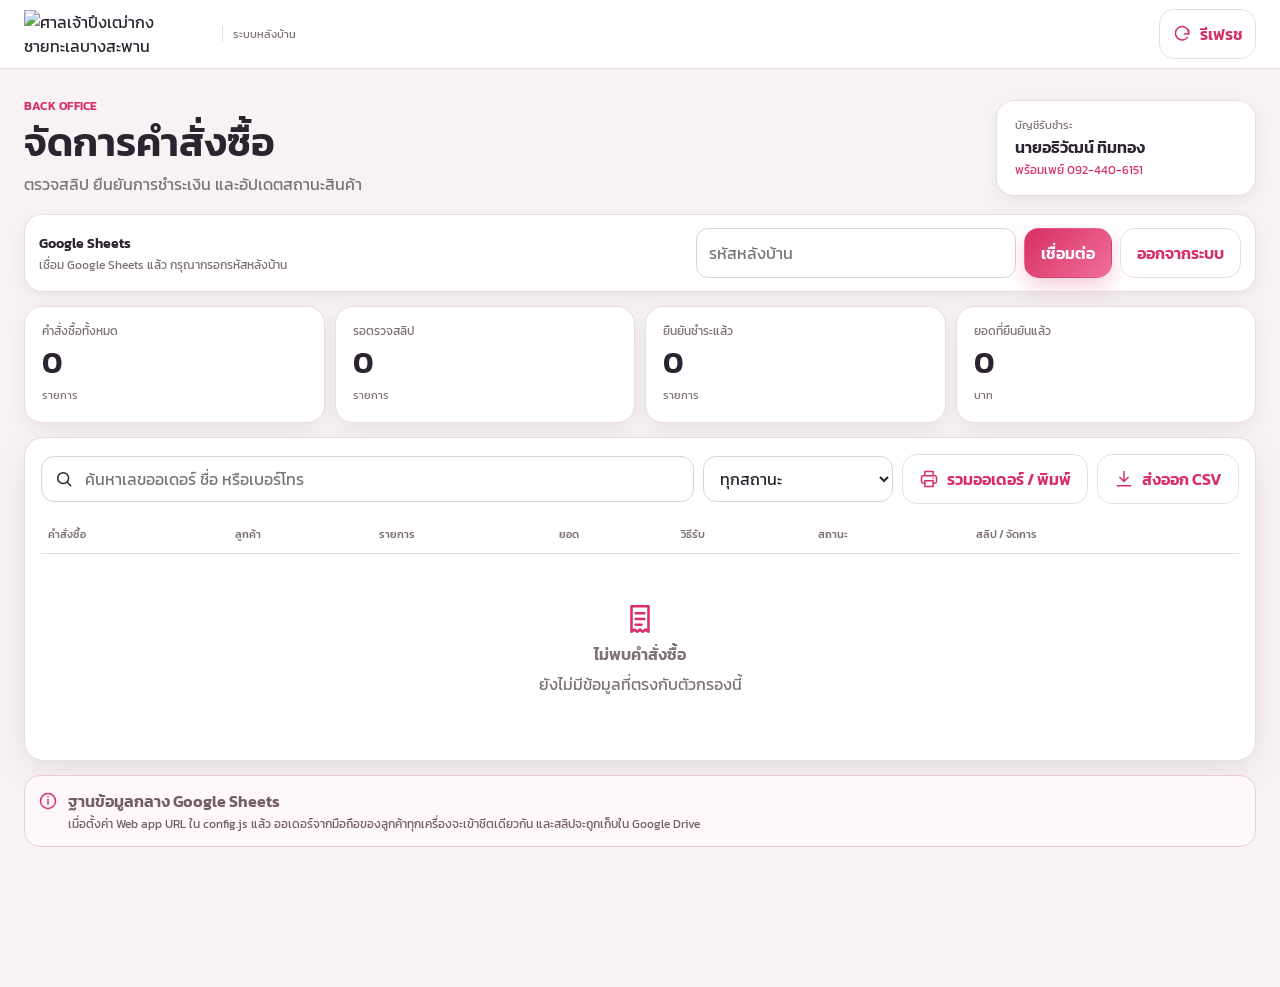
==== admin.html @ 2c2c14e4 "Add files via upload" ====
<!doctype html>
<html lang="th">
<head>
  <meta charset="utf-8" />
  <meta name="viewport" content="width=device-width,initial-scale=1,viewport-fit=cover" />
  <meta name="theme-color" content="#d72f63" />
  <meta name="robots" content="noindex,nofollow,noarchive" />
  <title>ระบบหลังบ้าน | ศาลเจ้าปึงเฒ่ากง</title>
  <link rel="preconnect" href="https://fonts.googleapis.com">
  <link rel="preconnect" href="https://fonts.gstatic.com" crossorigin>
  <link href="https://fonts.googleapis.com/css2?family=Kanit:wght@300;400;500;600&display=swap" rel="stylesheet">
  <link rel="stylesheet" href="./styles.css" />
  <link rel="stylesheet" href="./admin.css" />
</head>
<body class="admin-page">
<svg class="icon-sprite" aria-hidden="true">
  <symbol id="i-lotus" viewBox="0 0 24 24"><path d="M12 19c-3.8-2.4-6.6-5.4-7.6-9.2 2.8.2 5 1.3 6.4 3.3-.2-3.3.2-6.1 1.2-8.3 1 2.2 1.4 5 1.2 8.3 1.4-2 3.6-3.1 6.4-3.3-1 3.8-3.8 6.8-7.6 9.2Z"/><path d="M4.5 18.7c4.8 1.6 10.2 1.6 15 0"/></symbol>
  <symbol id="i-refresh" viewBox="0 0 24 24"><path d="M20 7v5h-5"/><path d="M18.5 16a8 8 0 1 1 .7-8.7L20 12"/></symbol>
  <symbol id="i-search" viewBox="0 0 24 24"><circle cx="11" cy="11" r="6.5"/><path d="m16 16 4 4"/></symbol>
  <symbol id="i-image" viewBox="0 0 24 24"><rect x="3" y="4" width="18" height="16" rx="2"/><circle cx="9" cy="10" r="2"/><path d="m4.5 18 5-5 3.5 3 2.5-2.5 4 4.5"/></symbol>
  <symbol id="i-check" viewBox="0 0 24 24"><path d="m5 12 4 4L19 6"/></symbol>
  <symbol id="i-download" viewBox="0 0 24 24"><path d="M12 3v12M7 10l5 5 5-5M4 20h16"/></symbol>
  <symbol id="i-printer" viewBox="0 0 24 24"><path d="M7 8V3h10v5M7 17H5a2 2 0 0 1-2-2v-5a2 2 0 0 1 2-2h14a2 2 0 0 1 2 2v5a2 2 0 0 1-2 2h-2"/><path d="M7 14h10v7H7z"/><path d="M17 11h.01"/></symbol>
  <symbol id="i-copy" viewBox="0 0 24 24"><rect x="8" y="8" width="11" height="11" rx="2"/><path d="M16 8V6a2 2 0 0 0-2-2H6a2 2 0 0 0-2 2v8a2 2 0 0 0 2 2h2"/></symbol>
  <symbol id="i-info" viewBox="0 0 24 24"><circle cx="12" cy="12" r="9"/><path d="M12 10v6M12 7h.01"/></symbol>
  <symbol id="i-package" viewBox="0 0 24 24"><path d="m4 7 8-4 8 4-8 4-8-4Z"/><path d="M4 7v10l8 4 8-4V7M12 11v10"/></symbol>
  <symbol id="i-receipt" viewBox="0 0 24 24"><path d="M6 3h12v18l-2-1.5-2 1.5-2-1.5-2 1.5-2-1.5L6 21V3Z"/><path d="M9 8h6M9 12h6M9 16h4"/></symbol>
  <symbol id="i-x" viewBox="0 0 24 24"><path d="M6 6l12 12M18 6 6 18"/></symbol>
</svg>

<header class="admin-topbar">
  <div class="admin-shell admin-nav">
    <div class="admin-brand" aria-label="ศาลเจ้าปึงเฒ่ากง ระบบหลังบ้าน">
      <img class="admin-brand-logo" src="./assets/logo.png" alt="ศาลเจ้าปึงเฒ่ากง ชายทะเลบางสะพาน" />
      <span class="admin-brand-label">ระบบหลังบ้าน</span>
    </div>
    <button id="refreshBtn" class="btn ghost admin-refresh" type="button"><svg class="icon"><use href="#i-refresh"></use></svg><span>รีเฟรช</span></button>
  </div>
</header>

<main class="admin-shell admin-main">
  <section class="admin-heading">
    <div>
      <span class="section-kicker">BACK OFFICE</span>
      <h1>จัดการคำสั่งซื้อ</h1>
      <p>ตรวจสลิป ยืนยันการชำระเงิน และอัปเดตสถานะสินค้า</p>
    </div>
    <div class="admin-account-card">
      <span>บัญชีรับชำระ</span>
      <strong>นายอธิวัฒน์ ทิมทอง</strong>
      <small>พร้อมเพย์ 092-440-6151</small>
    </div>
  </section>

  <section id="sheetConnection" class="sheet-connection">
    <div class="sheet-connection-copy"><b>Google Sheets</b><span id="sheetConnectionStatus">กำลังตรวจสอบการเชื่อมต่อ</span></div>
    <div id="adminAuthControls" class="admin-auth-controls">
      <input id="adminTokenInput" type="password" inputmode="text" autocomplete="current-password" placeholder="รหัสหลังบ้าน" aria-label="รหัสหลังบ้าน" />
      <button id="connectAdminBtn" class="btn primary" type="button">เชื่อมต่อ</button>
      <button id="forgetAdminBtn" class="btn ghost" type="button" hidden>ออกจากระบบ</button>
    </div>
  </section>

  <section class="stats-grid" aria-label="สรุปคำสั่งซื้อ">
    <article class="stat-card"><span>คำสั่งซื้อทั้งหมด</span><strong id="statAll">0</strong><small>รายการ</small></article>
    <article class="stat-card"><span>รอตรวจสลิป</span><strong id="statReview">0</strong><small>รายการ</small></article>
    <article class="stat-card"><span>ยืนยันชำระแล้ว</span><strong id="statPaid">0</strong><small>รายการ</small></article>
    <article class="stat-card"><span>ยอดที่ยืนยันแล้ว</span><strong id="statRevenue">0</strong><small>บาท</small></article>
  </section>

  <section class="admin-panel">
    <div class="toolbar">
      <label class="admin-search"><svg class="icon"><use href="#i-search"></use></svg><input id="searchInput" type="search" placeholder="ค้นหาเลขออเดอร์ ชื่อ หรือเบอร์โทร" autocomplete="off"></label>
      <select id="statusFilter" aria-label="กรองตามสถานะ">
        <option value="all">ทุกสถานะ</option>
        <option value="payment_review">รอตรวจสอบสลิป</option>
        <option value="payment_rejected">สลิปไม่ผ่าน</option>
        <option value="paid">ยืนยันชำระแล้ว</option>
        <option value="packing">กำลังจัดสินค้า</option>
        <option value="shipped">จัดส่งแล้ว</option>
        <option value="ready_pickup">พร้อมรับสินค้า</option>
        <option value="completed">สำเร็จ</option>
        <option value="cancelled">ยกเลิก</option>
      </select>
      <button id="summaryBtn" class="btn ghost" type="button"><svg class="icon"><use href="#i-printer"></use></svg>รวมออเดอร์ / พิมพ์</button>
      <button id="exportBtn" class="btn ghost" type="button"><svg class="icon"><use href="#i-download"></use></svg>ส่งออก CSV</button>
    </div>

    <div id="desktopOrders" class="table-scroll admin-desktop-table">
      <table class="admin-table admin-payment-table">
        <thead><tr><th>คำสั่งซื้อ</th><th>ลูกค้า</th><th>รายการ</th><th>ยอด</th><th>วิธีรับ</th><th>สถานะ</th><th>สลิป / จัดการ</th></tr></thead>
        <tbody id="adminOrders"></tbody>
      </table>
    </div>
    <div id="mobileOrders" class="admin-order-cards"></div>
    <div id="emptyState" class="admin-empty" hidden><svg class="icon"><use href="#i-receipt"></use></svg><strong>ไม่พบคำสั่งซื้อ</strong><span>ยังไม่มีข้อมูลที่ตรงกับตัวกรองนี้</span></div>
  </section>

  <section class="admin-note"><svg class="icon"><use href="#i-info"></use></svg><div><b>ฐานข้อมูลกลาง Google Sheets</b><span>เมื่อตั้งค่า Web app URL ใน config.js แล้ว ออเดอร์จากมือถือของลูกค้าทุกเครื่องจะเข้าชีตเดียวกัน และสลิปจะถูกเก็บใน Google Drive</span></div></section>
</main>

<dialog id="orderDialog" class="admin-dialog">
  <div class="dialog-head"><div><span class="section-kicker">ORDER DETAIL</span><h2 id="dialogTitle">รายละเอียดคำสั่งซื้อ</h2></div><button id="closeDialog" class="dialog-close" aria-label="ปิด"><svg class="icon"><use href="#i-x"></use></svg></button></div>
  <div id="dialogBody"></div>
</dialog>


<dialog id="summaryDialog" class="admin-dialog summary-dialog">
  <div class="dialog-head no-print"><div><span class="section-kicker">ORDER SUMMARY</span><h2>รวมออเดอร์สำหรับพิมพ์</h2></div><button id="closeSummaryDialog" class="dialog-close" aria-label="ปิด"><svg class="icon"><use href="#i-x"></use></svg></button></div>
  <div id="printOrderSummary" class="print-order-summary">
    <div class="summary-print-head">
      <div><strong>ศาลเจ้าปึงเฒ่ากง</strong><span>สรุปรายการสั่งเสื้อที่ระลึก</span></div>
      <small id="summaryGeneratedAt"></small>
    </div>
    <div id="summarySizeTotals" class="summary-size-totals"></div>
    <div id="summaryOrderLines" class="summary-order-lines"></div>
    <div id="summaryFooter" class="summary-print-footer"></div>
  </div>
  <div class="summary-dialog-actions no-print">
    <button id="copySummaryBtn" class="btn ghost" type="button"><svg class="icon"><use href="#i-copy"></use></svg>คัดลอกรายการ</button>
    <button id="printSummaryBtn" class="btn primary" type="button"><svg class="icon"><use href="#i-printer"></use></svg>พิมพ์รายการ</button>
  </div>
</dialog>

<dialog id="slipDialog" class="slip-dialog">
  <div class="dialog-head"><div><span class="section-kicker">PAYMENT SLIP</span><h2 id="slipDialogTitle">สลิปการชำระเงิน</h2></div><button id="closeSlipDialog" class="dialog-close" aria-label="ปิด"><svg class="icon"><use href="#i-x"></use></svg></button></div>
  <div class="slip-preview-wrap"><img id="slipDialogImage" alt="สลิปการชำระเงิน"></div>
</dialog>

<div id="toast" class="toast" role="status" aria-live="polite"></div>
<script src="./config.js"></script>
<script src="./sheet-api.js"></script>
<script src="./admin.js"></script>
</body>
</html>
---- styles.css ----
:root{
  --brand:#d72f63;
  --brand-2:#f06f99;
  --brand-soft:#fff1f5;
  --gold:#aa711f;
  --ink:#2b2430;
  --muted:#7d7077;
  --line:#eadde2;
  --bg:#f8f4f5;
  --card:#fff;
  --ok:#188153;
  --shadow:0 12px 34px rgba(88,48,62,.10);
  --shadow-sm:0 6px 18px rgba(88,48,62,.08);
  --radius:20px;
}
.icon-sprite{position:absolute;width:0;height:0;overflow:hidden;pointer-events:none}
.icon{width:20px;height:20px;display:inline-block;vertical-align:middle;fill:none;stroke:currentColor;stroke-width:1.8;stroke-linecap:round;stroke-linejoin:round;flex:0 0 auto}
.icon-sm{width:16px;height:16px}.icon-xl{width:26px;height:26px}.icon-step{width:17px;height:17px;stroke-width:2.3}
*{box-sizing:border-box}
html{scroll-behavior:smooth;-webkit-text-size-adjust:100%}
body{margin:0;min-width:320px;font-family:"Kanit",Tahoma,Arial,sans-serif;color:var(--ink);background:radial-gradient(circle at 50% -10%,#fff 0,transparent 32%),var(--bg);line-height:1.5}
button,input,select,textarea{font:inherit}
button{cursor:pointer;-webkit-tap-highlight-color:transparent}
img{display:block;max-width:100%}
a{color:inherit;text-decoration:none}
button:focus-visible,input:focus-visible,select:focus-visible,textarea:focus-visible,a:focus-visible{outline:3px solid rgba(215,47,99,.2);outline-offset:2px}
.shell{width:min(100%,1200px);margin-inline:auto;padding-inline:12px}
.topbar{position:sticky;top:0;z-index:50;background:rgba(255,255,255,.94);backdrop-filter:blur(14px);border-bottom:1px solid rgba(232,218,224,.9)}
.nav{min-height:64px;display:flex;align-items:center;gap:10px}
.brand{display:flex;align-items:center;min-width:0;margin-right:auto;max-width:min(100%,calc(100% - 108px))}
.brand-logo{display:block;width:clamp(150px,47vw,188px);height:auto;max-height:54px;object-fit:contain;object-position:left center}
.nav-actions{display:flex;align-items:center;gap:6px;flex:0 0 auto}
.icon-btn,.back-btn{border:1px solid var(--line);background:#fff;display:grid;place-items:center;box-shadow:var(--shadow-sm)}
.icon-btn{width:44px;height:44px;border-radius:14px;position:relative}
.back-btn{flex:0 0 auto;width:44px;height:44px;border-radius:14px}
.badge{position:absolute;right:-3px;top:-6px;min-width:19px;height:19px;border-radius:999px;background:var(--brand);color:#fff;font-size:11px;display:grid;place-items:center;padding-inline:5px;border:2px solid #fff}
.desktop-links{display:none}
main{padding-block:16px 118px}
.view{display:none;min-width:0}.view.active{display:block}
.hero{display:flex;flex-direction:column;background:linear-gradient(150deg,#fff,#fff8fa 58%,#fdeaf0);border:1px solid var(--line);border-radius:24px;overflow:hidden;box-shadow:var(--shadow)}
.hero-visual{position:relative;background:linear-gradient(160deg,#fff8fa,#f8e4eb);aspect-ratio:4/4.6;overflow:hidden}
.hero-visual img{width:100%;height:100%;object-fit:cover;object-position:50% 16%}
.hero-photo-label{position:absolute;left:12px;bottom:12px;padding:7px 10px;background:rgba(255,255,255,.9);backdrop-filter:blur(8px);border:1px solid rgba(255,255,255,.8);border-radius:999px;font-size:11px;font-weight:600;color:#745b64;box-shadow:var(--shadow-sm)}
.hero-copy{padding:22px 18px 24px}
.eyebrow,.tag,.section-kicker{font-size:12px;font-weight:600;letter-spacing:.02em}
.eyebrow{display:inline-flex;align-items:center;gap:6px;padding:7px 10px;border-radius:999px;background:#fff;color:var(--brand);border:1px solid #efcad7}
.hero h1{font-size:clamp(34px,10vw,48px);line-height:1.09;margin:13px 0 9px;letter-spacing:-.7px}
.hero h1 span{color:var(--brand)}
.hero p{margin:0 0 18px;color:var(--muted);font-size:15px}
.price-chip{font-size:30px;font-weight:600;color:var(--brand);margin-bottom:18px}
.price-chip small{font-size:14px;color:var(--muted);font-weight:600}
.cta-row{display:flex;flex-direction:column;gap:9px}
.btn{min-height:48px;border:1px solid transparent;border-radius:15px;padding:12px 16px;font-weight:600;display:inline-flex;gap:8px;align-items:center;justify-content:center;transition:transform .18s,box-shadow .18s,background .18s}
.btn.primary{background:linear-gradient(135deg,var(--brand),var(--brand-2));color:#fff;box-shadow:0 9px 20px rgba(215,47,99,.22)}
.btn.ghost{background:#fff;border-color:var(--line);color:var(--brand)}
.btn.full{width:100%}
.btn:disabled{opacity:.5;cursor:not-allowed}
.benefits{display:grid;grid-template-columns:repeat(2,minmax(0,1fr));gap:9px;margin:12px 0 34px}
.benefit{min-width:0;background:#fff;border:1px solid var(--line);border-radius:17px;padding:12px;display:flex;align-items:flex-start;gap:9px;box-shadow:0 4px 16px rgba(85,48,61,.04)}
.benefit-icon{flex:0 0 38px;width:38px;height:38px;border-radius:12px;background:var(--brand-soft);color:var(--brand);display:grid;place-items:center}
.benefit b{display:block;font-size:13px}.benefit small{display:block;color:var(--muted);font-size:11px;line-height:1.35;margin-top:2px}
.section-heading{display:flex;flex-direction:column;gap:5px;margin-bottom:14px}
.section-kicker{display:block;color:var(--brand);margin-bottom:2px}.section-title{font-size:26px;line-height:1.2;margin:0}
.product-layout{display:grid;grid-template-columns:minmax(0,1fr);gap:14px}
.gallery,.product-panel,.panel{min-width:0;background:#fff;border:1px solid var(--line);border-radius:20px;box-shadow:var(--shadow)}
.gallery{padding:10px}
.gallery-main{aspect-ratio:4/5;border-radius:15px;overflow:hidden;background:linear-gradient(155deg,#fff8fa,#f8e9ee)}
.gallery-main img{width:100%;height:100%;object-fit:cover;object-position:center 18%}
.thumbs{display:flex;gap:8px;margin-top:10px;overflow-x:auto;padding:1px 1px 4px;scrollbar-width:thin}
.thumb{flex:0 0 68px;width:68px;height:68px;padding:0;border:2px solid transparent;border-radius:12px;overflow:hidden;background:#fff;box-shadow:0 3px 10px rgba(80,45,57,.07)}
.thumb img{width:100%;height:100%;object-fit:cover}.thumb.active{border-color:var(--brand)}
.product-panel{padding:18px}.home-product-panel{align-self:start}
.product-panel h2{font-size:25px;line-height:1.3;margin:6px 0 0}
.muted{color:var(--muted)}
.tag{display:inline-block;padding:5px 9px;border-radius:999px;background:#f6edf0;color:#725f67}
.product-price{font-size:34px;color:var(--brand);font-weight:600;margin:14px 0}
.label{font-weight:600;margin:18px 0 9px}
.size-grid{display:grid;grid-template-columns:repeat(5,minmax(0,1fr));gap:7px}
.size-btn{min-height:43px;background:#fff;border:1px solid var(--line);border-radius:11px;padding:7px 2px;font-weight:600;font-size:13px}
.size-btn.selected{color:#fff;background:var(--brand);border-color:var(--brand)}
.size-help{margin-top:9px;padding:10px 11px;border-radius:12px;background:#fbf7f8;color:var(--muted);font-size:11px;line-height:1.5}
.qty{display:flex;align-items:center;border:1px solid var(--line);border-radius:13px;overflow:hidden;width:max-content;background:#fff}
.qty button{width:46px;height:44px;border:0;background:#fff;font-size:20px}.qty span{min-width:54px;text-align:center;font-weight:600}
.notice{background:#fff5f8;border:1px solid #f0cbd7;border-radius:14px;padding:11px 12px;color:#93445c;font-size:13px;margin:16px 0}.notice.with-icon{display:flex;align-items:flex-start;gap:9px}.notice-icon{flex:0 0 auto;margin-top:1px}
.page-head{display:flex;align-items:center;gap:12px;margin:4px 0 18px;min-width:0}.page-head>div{min-width:0}.page-head h1{font-size:26px;line-height:1.2;margin:0}
.cart-layout,.checkout-grid{display:grid;grid-template-columns:minmax(0,1fr);gap:14px}.panel{padding:16px}.panel h2{font-size:21px;margin-top:0}
.cart-item{display:grid;grid-template-columns:82px minmax(0,1fr);gap:11px;padding:13px 0;border-bottom:1px solid var(--line)}
.cart-item img{width:82px;height:96px;object-fit:cover;object-position:center 18%;border-radius:13px;background:#fff5f8}.cart-item h3{font-size:15px;line-height:1.35;margin:1px 0 4px}.cart-item>div:last-child{grid-column:2}
.item-actions{display:flex;gap:10px;align-items:center;flex-wrap:wrap;margin-top:9px}.link-btn{border:0;background:none;color:var(--brand);padding:6px;font-weight:600}
.summary-row{display:flex;justify-content:space-between;align-items:flex-start;gap:14px;padding:9px 0;font-size:14px}.summary-row>*{min-width:0}.summary-row.total{font-size:20px;font-weight:600;border-top:1px dashed #e2d2d8;margin-top:7px;padding-top:14px}.summary-row.total span:last-child{color:var(--brand)}
.summary-panel{align-self:start}.empty{text-align:center;padding:38px 12px;color:var(--muted)}
.steps{display:grid;grid-template-columns:repeat(3,minmax(0,1fr));gap:0;margin:0 auto 18px;max-width:740px}
.step{text-align:center;position:relative;color:#aa9aa1;font-size:10px;min-width:0}.step span{display:block;line-height:1.25;padding-inline:2px}.step:before{content:"";position:absolute;top:15px;left:-50%;right:50%;height:2px;background:#eadce1;z-index:-1}.step:first-child:before{display:none}.step .num{width:32px;height:32px;border-radius:50%;background:#f4ecef;display:grid;place-items:center;margin:0 auto 5px;font-weight:600}.step.active{color:var(--brand)}.step.active .num,.step.done .num{background:var(--brand);color:#fff}
.form-grid{display:grid;grid-template-columns:minmax(0,1fr);gap:12px}.field{display:flex;flex-direction:column;gap:6px;min-width:0}.field label{font-size:13px;font-weight:600}.field input,.field select,.field textarea,.search-box input{width:100%;min-height:48px;border:1px solid #dfd1d6;background:#fff;border-radius:13px;padding:11px 12px;outline:none}.field textarea{min-height:88px;resize:vertical}.field input:focus,.field select:focus,.field textarea:focus,.search-box input:focus{border-color:#e68ca9;box-shadow:0 0 0 3px #fff0f5}.required{color:var(--brand)}
.ship-cards{display:grid;gap:10px}.ship-card{border:1px solid var(--line);border-radius:15px;padding:13px;display:flex;gap:10px;align-items:flex-start}.ship-card.selected{border-color:var(--brand);background:#fff8fa}.ship-card input{accent-color:var(--brand);margin-top:4px}.ship-card b{display:block}.ship-card small{display:block;color:var(--muted);margin-top:2px}.address-fields{margin-top:14px}
.payment-card{text-align:center;max-width:720px;margin-inline:auto}.qr{width:min(310px,82vw);margin:16px auto;border:1px solid var(--line);border-radius:20px;padding:13px;background:#fff}.bank-box{background:#fff8fa;border:1px solid #efcad6;border-radius:16px;padding:14px;margin:16px 0;text-align:left}
.upload{display:block;border:2px dashed #ebb0c2;border-radius:17px;padding:24px 14px;text-align:center;background:#fff9fb;cursor:pointer}.upload.drag{background:#fff0f5}.upload-icon{width:48px;height:48px;margin:0 auto 9px;border-radius:14px;background:var(--brand-soft);color:var(--brand);display:grid;place-items:center}.upload-preview{max-height:360px;max-width:100%;border-radius:15px;margin:13px auto}.slip-fields{margin-top:16px}.slip-submit{margin-top:16px}
.status-badge{display:inline-flex;padding:6px 10px;border-radius:999px;background:#fff1f5;color:var(--brand);font-weight:600;font-size:12px}.timeline{display:grid;grid-template-columns:1fr;gap:9px;margin:18px 0}.time-node{text-align:center;padding:13px 8px;border:1px solid var(--line);border-radius:14px;color:#998990}.time-node.done{border-color:#a8dfc8;background:#f5fffa;color:#168154}.time-node.current{border-color:#efabc0;background:#fff7fa;color:var(--brand)}
.order-kv{display:grid;grid-template-columns:1fr;gap:2px;padding:9px 0;border-bottom:1px solid var(--line);overflow-wrap:anywhere}.order-kv span:first-child{color:var(--muted);font-size:13px}
.success{max-width:720px;margin-inline:auto;text-align:center}.success-icon{width:82px;height:82px;border-radius:50%;border:3px solid var(--brand);color:var(--brand);display:grid;place-items:center;margin:0 auto 15px}.success-icon .icon{width:38px;height:38px;stroke-width:2.2}.success h1{font-size:34px;color:var(--brand);margin:0 0 7px}.success-actions{justify-content:center}
.receipt{max-width:760px;margin-inline:auto;background:#fff;border:1px solid var(--line);border-radius:20px;padding:17px;box-shadow:var(--shadow)}.receipt-head{display:block;border-bottom:1px solid var(--line);padding-bottom:15px}.receipt-logo{width:170px;margin-bottom:11px}.receipt table{width:100%;border-collapse:collapse;margin:16px 0;font-size:13px}.receipt th,.receipt td{text-align:left;padding:10px 6px;border-bottom:1px solid #eee}.receipt th:last-child,.receipt td:last-child{text-align:right}.receipt-actions{justify-content:center;margin-top:16px}
.search-box{display:grid;grid-template-columns:1fr;gap:9px;max-width:720px}.lookup-result{margin-top:16px}.track-result-head{display:flex;justify-content:space-between;align-items:center;gap:10px;flex-wrap:wrap;margin-bottom:10px}.track-results{display:grid;gap:12px}.track-result-card{margin:0}
.admin-notice{margin:0 0 14px}.admin-head{display:flex;flex-direction:column;gap:10px;margin-bottom:14px}.admin-head p{margin:3px 0}.table-scroll{overflow:auto;-webkit-overflow-scrolling:touch}.admin-table{width:100%;min-width:720px;border-collapse:collapse;font-size:13px}.admin-table th,.admin-table td{padding:10px 7px;border-bottom:1px solid var(--line);text-align:left;vertical-align:top}.admin-table select{padding:7px;border-radius:9px;border:1px solid var(--line)}
.footer{margin-top:52px;padding:24px 0;color:#88777f;text-align:center;font-size:12px}.toast{position:fixed;left:50%;bottom:96px;width:max-content;max-width:calc(100vw - 28px);transform:translate(-50%,20px);opacity:0;pointer-events:none;background:#30252a;color:#fff;padding:11px 15px;border-radius:13px;transition:.22s;z-index:100;text-align:center}.toast.show{transform:translate(-50%,0);opacity:1}
.mobile-nav{display:grid;grid-template-columns:repeat(4,minmax(0,1fr));position:fixed;left:8px;right:8px;bottom:calc(8px + env(safe-area-inset-bottom));z-index:45;background:rgba(255,255,255,.96);backdrop-filter:blur(14px);border:1px solid var(--line);box-shadow:0 12px 28px rgba(60,34,45,.18);border-radius:18px;padding:6px}
.mobile-nav button{min-width:0;min-height:50px;border:0;background:none;color:#7a6971;padding:5px 2px;font-size:10px;border-radius:12px;display:flex;flex-direction:column;align-items:center;justify-content:center;gap:2px}.mobile-nav button .icon{width:20px;height:20px}.mobile-nav button span{display:block;white-space:nowrap}.mobile-nav button.active{color:var(--brand);background:#fff4f7}


/* Thai readability: Kanit looks clearer on small screens at medium/semi-bold weights. */
body{font-weight:400;-webkit-font-smoothing:antialiased;-moz-osx-font-smoothing:grayscale;text-rendering:optimizeLegibility}
h1,h2,h3,h4,h5,h6{font-weight:600;line-height:1.28}
strong,b{font-weight:600}
button,.btn{font-weight:600}
.field label,.label{font-weight:500}
.price-chip,.product-price,.summary-row.total{font-weight:600}
.hero h1{font-weight:600;letter-spacing:-.25px}
.mobile-nav button{font-weight:400}

@media(min-width:600px){
  .shell{padding-inline:20px}.brand{max-width:min(100%,calc(100% - 124px))}.brand-logo{width:210px;max-height:60px}.nav{min-height:72px}main{padding-top:22px}.hero{border-radius:28px}.hero-copy{padding:30px}.hero h1{font-size:48px}.hero p{font-size:16px}.cta-row{flex-direction:row}.benefits{gap:12px}.benefit{padding:15px}.benefit b{font-size:14px}.benefit small{font-size:12px}.section-heading{flex-direction:row;justify-content:space-between;align-items:end}.gallery{padding:14px}.product-panel,.panel{padding:22px}.form-grid{grid-template-columns:repeat(2,minmax(0,1fr))}.field.full{grid-column:1/-1}.search-box{grid-template-columns:minmax(0,1fr) auto}.timeline{grid-template-columns:repeat(3,minmax(0,1fr))}.order-kv{grid-template-columns:170px minmax(0,1fr);gap:10px}.receipt{padding:26px}.receipt-head{display:flex;justify-content:space-between;gap:18px}.admin-head{flex-direction:row;align-items:center;justify-content:space-between}
}

@media(min-width:900px){
  .desktop-links{display:flex;gap:4px}.desktop-links button{min-height:42px;border:0;background:transparent;padding:9px 12px;border-radius:12px;color:#6d5d65;font-weight:600}.desktop-links button:hover,.desktop-links button.active{background:#fff1f5;color:var(--brand)}
  main{padding-block:26px 70px}.hero{display:grid;grid-template-columns:minmax(0,1.1fr) minmax(350px,.9fr);min-height:560px}.hero-visual{aspect-ratio:auto;min-height:560px}.hero-visual img{object-position:center 16%}.hero-copy{display:flex;flex-direction:column;justify-content:center;padding:48px 44px}.hero h1{font-size:clamp(48px,5vw,66px)}.hero p{font-size:17px}.benefits{grid-template-columns:repeat(4,minmax(0,1fr));margin:16px 0 42px}.product-layout{grid-template-columns:minmax(0,1.08fr) minmax(360px,.92fr);gap:22px}.gallery{padding:16px}.gallery-main{aspect-ratio:1/1}.product-panel{position:sticky;top:92px;padding:27px}.home-product-panel{position:static}.product-panel h2{font-size:29px}.cart-layout{grid-template-columns:minmax(0,1fr) 370px;gap:19px}.checkout-grid{grid-template-columns:minmax(0,1fr) 410px;gap:19px}.summary-panel{position:sticky;top:92px}.mobile-nav{display:none}.toast{bottom:24px}.footer{margin-top:60px;font-size:13px}
}

@media(min-width:1200px){.shell{padding-inline:24px}.hero-copy{padding-inline:52px}.gallery-main{aspect-ratio:1.04/1}}

@media(max-width:480px){
  .shell{padding-inline:10px}
  .nav{gap:8px;min-height:60px}
  .brand{max-width:min(100%,calc(100% - 100px))}
  .brand-logo{width:min(47vw,164px);max-height:49px}
  .icon-btn,.back-btn{width:41px;height:41px;border-radius:13px}
  .badge{right:-2px;top:-5px}
  .hero{border-radius:20px}
  .hero-visual{aspect-ratio:4/4.25}
  .hero-copy{padding:18px 16px 20px}
  .hero h1{font-size:clamp(28px,8vw,34px);line-height:1.18}
  .hero p{font-size:14px}
  .price-chip{font-size:26px}
  .cta-row{gap:9px}
  .cta-row .btn{width:100%}
  .benefits{grid-template-columns:repeat(2,minmax(0,1fr));gap:9px}
  .benefit{padding:12px}
  .benefit{align-items:flex-start}
  .benefit b{font-size:13px;line-height:1.3}
  .benefit small{font-size:11px;line-height:1.35}
  .section-heading{gap:6px}
  .section-title{font-size:23px}
  .muted{font-size:13px}
  .gallery-main{aspect-ratio:1/1.08}
  .product-panel h2{font-size:24px}
  .size-grid{grid-template-columns:repeat(4,minmax(0,1fr))}
  .steps{margin-bottom:14px}
  .step{font-size:9.5px}
  .step .num{width:30px;height:30px}
  .receipt-head{padding-bottom:12px}
  .receipt-logo{width:150px}
  .receipt th,.receipt td{padding:9px 5px;font-size:12px}
  .mobile-nav{left:6px;right:6px;padding:5px}
  .mobile-nav button{min-height:48px;font-size:9.5px}
}

@media(max-width:380px){.hero h1{font-size:30px}.size-grid{grid-template-columns:repeat(3,minmax(0,1fr))}.brand{max-width:min(100%,calc(100% - 96px))}.brand-logo{width:min(46vw,152px);max-height:46px}.icon-btn{width:40px;height:40px}.product-panel,.panel{padding:14px}}

@media(hover:hover) and (pointer:fine){.btn.primary:hover{transform:translateY(-1px);box-shadow:0 12px 24px rgba(215,47,99,.28)}.btn.ghost:hover{background:#fff6f8}.thumb:hover{border-color:#efb2c5}}
@media(prefers-reduced-motion:reduce){html{scroll-behavior:auto}*,*::before,*::after{transition:none!important;animation:none!important}}
@media print{.topbar,.mobile-nav,.footer,.no-print,.toast{display:none!important}body{background:#fff}.receipt{box-shadow:none;border:0;max-width:none}.view{display:none!important}#receiptView{display:block!important}main{padding:0}.shell{max-width:none}}
.gallery-main img.fit-contain{object-fit:contain;object-position:center;background:#fff}

/* Flat icon system: all decorative symbols use inline SVG; no emoji dependencies. */
.empty-icon{width:52px;height:52px;margin:0 auto 10px;border-radius:16px;background:var(--brand-soft);color:var(--brand);display:grid;place-items:center}
.timeline .time-node{display:flex;flex-direction:column;align-items:center;justify-content:center;gap:5px}
.timeline-icon{width:22px;height:22px}


/* PromptPay dynamic QR */
.promptpay-wrap{width:min(330px,100%);margin:16px auto 12px}
.promptpay-qr{width:100%;aspect-ratio:1/1;background:#fff;border:1px solid var(--line);border-radius:20px;padding:14px;display:grid;place-items:center;overflow:hidden}
.promptpay-qr svg{width:100%;height:100%;display:block;shape-rendering:crispEdges}
.promptpay-error{margin:0;text-align:left}
.promptpay-meta{display:grid;grid-template-columns:repeat(2,minmax(0,1fr));gap:10px;margin:0 auto 12px;max-width:430px;text-align:left}
.promptpay-meta>div{border:1px solid var(--line);background:#fff;border-radius:14px;padding:11px 12px;min-width:0}
.promptpay-meta span{display:block;color:var(--muted);font-size:11px;margin-bottom:2px}
.promptpay-meta b{display:block;font-size:14px;font-weight:600;overflow-wrap:anywhere}
#downloadQrBtn{max-width:430px;margin:0 auto 12px}
@media(max-width:420px){
  .promptpay-wrap{width:min(300px,92vw)}
  .promptpay-qr{padding:10px;border-radius:17px}
  .promptpay-meta{grid-template-columns:1fr}
}


/* Manual payment verification */
.admin-slip-cell{display:flex;flex-direction:column;gap:8px;align-items:flex-start;min-width:180px}
.admin-pay-actions{display:flex;flex-wrap:wrap;gap:7px}
.btn.mini{min-height:36px;padding:7px 10px;border-radius:10px;font-size:12px;gap:6px}
.btn.mini .icon{width:16px;height:16px}
.confirm-pay{background:#167a50;color:#fff;border-color:#167a50;box-shadow:none}
.reject-pay{background:#fff;color:#a1283c;border:1px solid #e6b7c0;box-shadow:none}
.status-rejected{background:#fff0f1;color:#a1283c}
.payment-reject-note{background:#fff4f5;border:1px solid #efc0c8;color:#8e2537;border-radius:14px;padding:12px 14px}
.verified-time{display:block;color:#168154;margin-top:5px;line-height:1.35}
.admin-status-followup{margin-top:8px}
.admin-status-followup select{max-width:180px;width:100%}
.admin-status-followup select:disabled{opacity:.62;background:#f4f0f1}
.static-warning{background:#fffaf0;border-color:#ead7a9}
@media(max-width:600px){
  .admin-payment-table{min-width:860px}
  .admin-pay-actions{flex-direction:column;align-items:stretch;width:100%}
  .admin-pay-actions .btn{width:100%;justify-content:center}
}

/* Thailand address cascading selectors */
.address-helper{font-size:12px;color:var(--muted);margin-top:-2px;padding:8px 10px;border-radius:11px;background:#fbf7f8;border:1px solid var(--line)}
.field select:disabled{background:#f5f1f2;color:#a7999f;cursor:not-allowed}
.field input[readonly]{background:#f8f4f5;color:#5f5358}
---- admin.css ----
.admin-page{min-width:320px;background:#f7f3f5;padding-bottom:max(36px,env(safe-area-inset-bottom));}
.admin-shell{width:min(100%,1380px);margin-inline:auto;padding-inline:14px}
.admin-topbar{position:sticky;top:0;z-index:30;background:rgba(255,255,255,.96);backdrop-filter:blur(14px);border-bottom:1px solid var(--line)}
.admin-nav{min-height:68px;display:flex;align-items:center;gap:12px}
.admin-brand{display:flex;align-items:center;gap:10px;min-width:0;margin-right:auto}
.admin-brand-logo{display:block;width:clamp(145px,46vw,188px);height:auto;max-height:54px;object-fit:contain;object-position:left center}
.admin-brand-label{font-size:11px;color:var(--muted);white-space:nowrap;border-left:1px solid var(--line);padding-left:10px}
.admin-refresh{min-height:42px;padding-inline:12px}
.admin-main{padding-top:22px}
.admin-heading{display:flex;flex-direction:column;gap:14px;margin-bottom:18px}
.admin-heading h1{font-size:clamp(28px,6vw,40px);margin:2px 0 4px}
.admin-heading p{margin:0;color:var(--muted)}
.admin-account-card{background:#fff;border:1px solid var(--line);border-radius:18px;padding:14px 16px;box-shadow:var(--shadow-sm);display:flex;flex-direction:column;gap:2px}
.admin-account-card span{font-size:11px;color:var(--muted)}
.admin-account-card strong{font-size:16px}
.admin-account-card small{font-size:12px;color:var(--brand)}
.stats-grid{display:grid;grid-template-columns:repeat(2,minmax(0,1fr));gap:10px;margin-bottom:14px}
.stat-card{background:#fff;border:1px solid var(--line);border-radius:18px;padding:14px;box-shadow:var(--shadow-sm);min-width:0}
.stat-card span{display:block;font-size:12px;color:var(--muted);line-height:1.3}
.stat-card strong{display:block;font-size:27px;line-height:1.15;margin:5px 0 1px;color:var(--ink);overflow-wrap:anywhere}
.stat-card small{font-size:11px;color:var(--muted)}
.admin-panel{background:#fff;border:1px solid var(--line);border-radius:20px;box-shadow:var(--shadow);padding:12px}
.toolbar{display:grid;grid-template-columns:1fr;gap:9px;margin-bottom:12px}
.admin-search{min-height:46px;border:1px solid #dfd1d6;border-radius:13px;display:flex;align-items:center;gap:9px;padding-inline:12px;background:#fff}
.admin-search:focus-within{border-color:#e68ca9;box-shadow:0 0 0 3px #fff0f5}
.admin-search input{border:0;outline:0;min-width:0;width:100%;font:inherit;background:transparent}
.toolbar select{min-height:46px;border:1px solid #dfd1d6;border-radius:13px;background:#fff;padding:0 12px;font:inherit;color:var(--ink)}
.admin-desktop-table{display:none}
.admin-order-cards{display:grid;gap:10px}
.order-card{border:1px solid var(--line);border-radius:16px;padding:13px;background:#fff;min-width:0}
.order-card-head{display:flex;align-items:flex-start;justify-content:space-between;gap:10px;margin-bottom:10px}
.order-card-head strong{font-size:15px;overflow-wrap:anywhere}
.order-card-head small{display:block;color:var(--muted);font-size:10px;margin-top:2px}
.order-card-grid{display:grid;grid-template-columns:1fr 1fr;gap:8px 12px;margin:10px 0}
.order-card-kv{min-width:0}.order-card-kv span{display:block;color:var(--muted);font-size:10px}.order-card-kv b{display:block;font-size:13px;overflow-wrap:anywhere;font-weight:500}
.order-card-actions{display:grid;grid-template-columns:1fr 1fr;gap:8px;margin-top:11px}.order-card-actions .btn{min-height:42px;padding:8px 10px;font-size:12px}.order-card-actions .full-row{grid-column:1/-1}
.admin-status-select{width:100%;min-height:42px;border:1px solid var(--line);border-radius:11px;padding:7px 9px;background:#fff;font:inherit;font-size:12px}
.admin-status-select:disabled{opacity:.6;background:#f5f1f2}
.status-badge{white-space:nowrap}
.status-rejected{background:#fff1f1;color:#b33131}
.verified-time{display:block;color:#188153;margin-top:4px;font-size:10px}
.admin-pay-actions{display:flex;flex-wrap:wrap;gap:7px;margin-top:8px}
.btn.mini{min-height:34px;padding:6px 9px;border-radius:10px;font-size:11px}
.confirm-pay{border:1px solid #aadfc8;background:#f4fff9;color:#168154}
.reject-pay{border:1px solid #efc4c4;background:#fff7f7;color:#a92e2e}
.admin-empty{padding:48px 16px;text-align:center;color:var(--muted);display:grid;place-items:center;gap:6px}.admin-empty[hidden]{display:none}.admin-empty .icon{width:34px;height:34px;color:var(--brand)}
.admin-note{margin:14px 0 34px;background:#fff8fa;border:1px solid #efcad6;border-radius:16px;padding:13px;display:flex;gap:10px;align-items:flex-start;color:#725e66}.admin-note .icon{color:var(--brand);margin-top:2px}.admin-note b,.admin-note span{display:block}.admin-note span{font-size:12px;margin-top:2px}
.admin-dialog,.slip-dialog{width:min(calc(100% - 20px),760px);max-height:calc(100dvh - 24px);border:0;border-radius:20px;padding:0;box-shadow:0 30px 80px rgba(44,25,32,.3);background:#fff;color:var(--ink)}
.admin-dialog::backdrop,.slip-dialog::backdrop{background:rgba(39,23,30,.48);backdrop-filter:blur(3px)}
.dialog-head{position:sticky;top:0;z-index:2;display:flex;align-items:center;justify-content:space-between;gap:12px;padding:15px 16px;background:#fff;border-bottom:1px solid var(--line)}
.dialog-head h2{font-size:20px;margin:1px 0 0}.dialog-close{flex:0 0 42px;width:42px;height:42px;border:1px solid var(--line);border-radius:13px;background:#fff;display:grid;place-items:center}
#dialogBody{padding:15px 16px 20px}.detail-section{margin-bottom:16px}.detail-section h3{font-size:14px;margin:0 0 7px}.detail-items{display:grid;gap:7px}.detail-item{display:flex;justify-content:space-between;gap:14px;border-bottom:1px solid var(--line);padding:8px 0;font-size:12px}.detail-item>span:first-child{min-width:0}.detail-total{font-size:17px;font-weight:600;color:var(--brand)}
.slip-preview-wrap{padding:12px;background:#201d1f;min-height:260px;display:grid;place-items:center}.slip-preview-wrap img{display:block;max-width:100%;max-height:calc(100dvh - 130px);object-fit:contain;border-radius:10px}
.toast{bottom:24px}
@media(min-width:640px){.admin-shell{padding-inline:20px}.admin-heading{flex-direction:row;align-items:flex-end;justify-content:space-between}.admin-account-card{min-width:260px}.stats-grid{grid-template-columns:repeat(4,minmax(0,1fr))}.toolbar{grid-template-columns:minmax(260px,1fr) 220px auto;align-items:center}.admin-order-cards{grid-template-columns:repeat(2,minmax(0,1fr))}}
@media(min-width:980px){.admin-shell{padding-inline:24px}.admin-main{padding-top:28px}.admin-desktop-table{display:block}.admin-order-cards{display:none}.admin-panel{padding:16px}.admin-table{min-width:980px}.admin-table td{font-size:12px}.admin-table th{font-size:11px;color:var(--muted);font-weight:500}.admin-slip-cell{min-width:155px}.admin-status-followup{margin-top:7px}.admin-status-followup select{min-width:160px}.admin-account-card{padding:16px 18px}.stat-card{padding:17px}.stat-card strong{font-size:31px}}
@media(max-width:390px){.admin-shell{padding-inline:10px}.admin-brand-logo{width:min(46vw,150px);max-height:46px}.admin-brand-label{display:none}.admin-refresh span{display:none}.admin-refresh{width:42px;padding:0}.order-card-grid{grid-template-columns:1fr}.order-card-actions{grid-template-columns:1fr}}


/* Order roll-up / printable order list */
.summary-dialog{width:min(calc(100% - 20px),900px)}
.print-order-summary{padding:18px 18px 8px;background:#fff;color:#211b1e}
.summary-print-head{display:flex;flex-direction:column;gap:5px;border-bottom:2px solid #2f282b;padding-bottom:12px;margin-bottom:13px}
.summary-print-head>div{display:flex;flex-direction:column}.summary-print-head strong{font-size:23px}.summary-print-head span{font-size:14px}.summary-print-head small{font-size:10px;color:var(--muted)}
.summary-size-totals{border:1px solid var(--line);border-radius:14px;padding:11px 12px;background:#fff9fb;margin-bottom:14px}.summary-total-title{font-size:14px;font-weight:600;margin-bottom:7px}.summary-size-chips{display:flex;flex-wrap:wrap;gap:6px}.summary-size-chips span{display:inline-flex;gap:5px;align-items:center;padding:5px 8px;border:1px solid #eadde2;border-radius:999px;background:#fff;font-size:11px}.summary-size-chips b{font-weight:600;color:var(--brand)}
.summary-order-lines{display:grid;gap:0;border-top:1px solid #ddd}.summary-order-line{display:grid;grid-template-columns:30px minmax(0,1fr);gap:4px;border-bottom:1px solid #e5e0e2;padding:10px 0;break-inside:avoid}.summary-order-no{font-size:12px;color:#777;padding-top:2px}.summary-order-line>div{display:flex;flex-wrap:wrap;gap:5px 10px;align-items:baseline;min-width:0}.summary-order-line b{font-size:14px;font-weight:600}.summary-order-line span{font-size:13px}.summary-order-line em{font-size:12px;font-style:normal;color:#168154;font-weight:500}.summary-order-line strong{font-size:12px;color:var(--brand);font-weight:600}.summary-print-footer{padding:12px 0 4px;text-align:right;font-size:11px;color:#666}
.summary-dialog-actions{position:sticky;bottom:0;display:grid;grid-template-columns:1fr 1fr;gap:8px;padding:12px 16px 16px;background:linear-gradient(to bottom,rgba(255,255,255,.82),#fff 26%);border-top:1px solid var(--line)}
@media(min-width:640px){.toolbar{grid-template-columns:minmax(240px,1fr) 190px auto auto}.summary-print-head{flex-direction:row;align-items:flex-end;justify-content:space-between}.summary-dialog-actions{display:flex;justify-content:flex-end}}
@media(max-width:480px){.summary-dialog-actions{grid-template-columns:1fr}.print-order-summary{padding:14px 13px 6px}.summary-order-line>div{gap:3px 8px}.summary-order-line b{width:100%;font-size:14px}.summary-order-line span{font-size:12px}}
@media print{
  body.printing-order-summary *{visibility:hidden!important}
  body.printing-order-summary #summaryDialog,body.printing-order-summary #summaryDialog *,body.printing-order-summary #printOrderSummary,body.printing-order-summary #printOrderSummary *{visibility:visible!important}
  body.printing-order-summary{background:#fff!important;padding:0!important}
  body.printing-order-summary #summaryDialog{display:block!important;position:absolute!important;inset:0!important;width:100%!important;max-width:none!important;max-height:none!important;margin:0!important;padding:0!important;border:0!important;border-radius:0!important;box-shadow:none!important;overflow:visible!important}
  body.printing-order-summary #summaryDialog::backdrop{display:none!important}
  body.printing-order-summary .no-print{display:none!important}
  body.printing-order-summary .print-order-summary{padding:0!important}
  body.printing-order-summary .summary-print-head{margin-bottom:10px}.summary-size-totals{background:#fff!important;border-color:#aaa!important}
  body.printing-order-summary .summary-order-line{padding:6px 0}.summary-order-line b{font-size:12pt}.summary-order-line span,.summary-order-line em,.summary-order-line strong{font-size:10pt}
  @page{size:A4;margin:12mm}
}


/* Google Sheets connection */
.sheet-connection{display:flex;flex-direction:column;gap:10px;background:#fff;border:1px solid var(--line);border-radius:18px;padding:13px 14px;margin-bottom:14px;box-shadow:var(--shadow-sm)}
.sheet-connection.connected{border-color:#a8dfc8;background:#f8fffb}.sheet-connection.error{border-color:#efc4c4;background:#fff8f8}
.sheet-connection-copy{display:flex;flex-direction:column;gap:2px}.sheet-connection-copy b{font-size:14px}.sheet-connection-copy span{font-size:12px;color:var(--muted)}
.admin-auth-controls{display:grid;grid-template-columns:1fr auto;gap:8px}.admin-auth-controls input{min-width:0;min-height:44px;border:1px solid #dfd1d6;border-radius:12px;padding:9px 12px;font:inherit;outline:none}.admin-auth-controls input:focus{border-color:#e68ca9;box-shadow:0 0 0 3px #fff0f5}.admin-auth-controls #forgetAdminBtn{grid-column:1/-1}
@media(min-width:640px){.sheet-connection{flex-direction:row;align-items:center;justify-content:space-between}.admin-auth-controls{grid-template-columns:minmax(220px,320px) auto auto}.admin-auth-controls #forgetAdminBtn{grid-column:auto}}
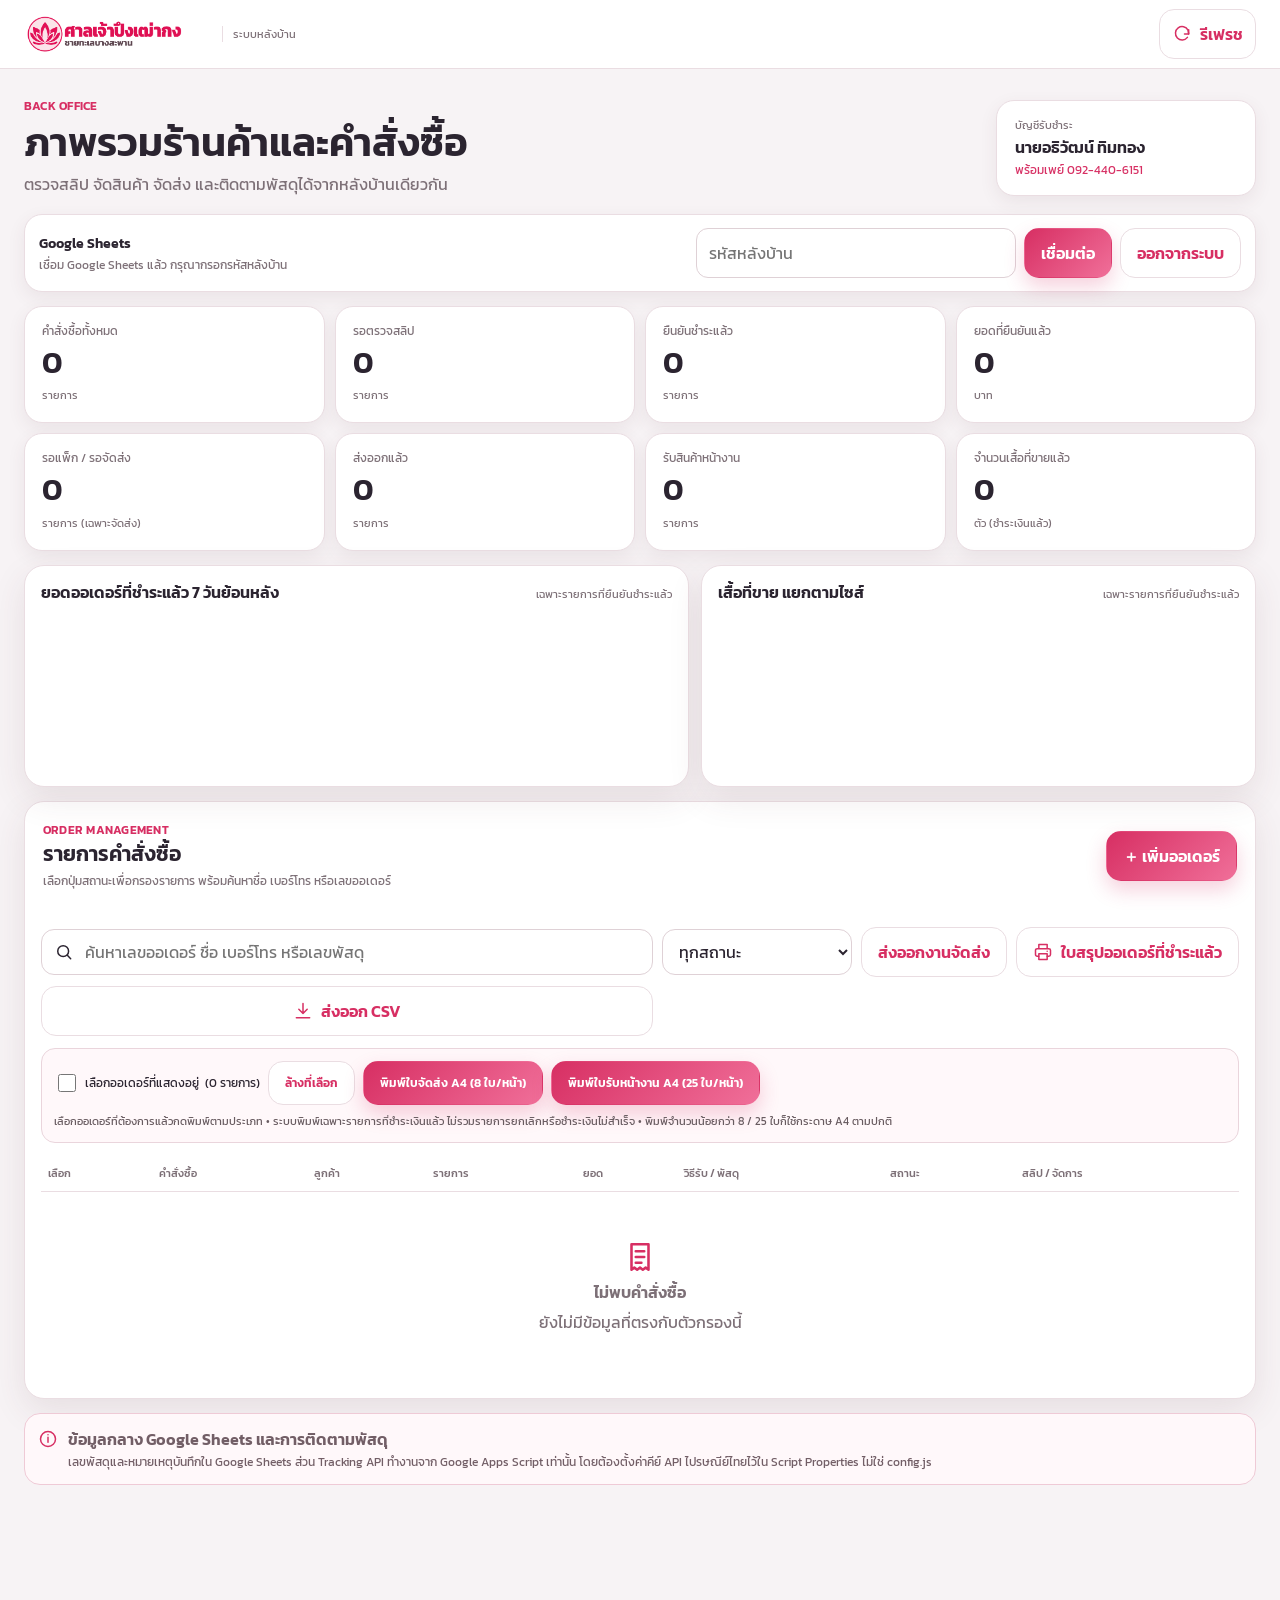
==== commit 8c041b7b: "Update admin.html" ====
--- a/admin.html
+++ b/admin.html
@@ -42,8 +42,8 @@
   <section class="admin-heading">
     <div>
       <span class="section-kicker">BACK OFFICE</span>
-      <h1>จัดการคำสั่งซื้อ</h1>
-      <p>ตรวจสลิป ยืนยันการชำระเงิน และอัปเดตสถานะสินค้า</p>
+      <h1>ภาพรวมร้านค้าและคำสั่งซื้อ</h1>
+      <p>ตรวจสลิป จัดสินค้า จัดส่ง และติดตามพัสดุได้จากหลังบ้านเดียวกัน</p>
     </div>
     <div class="admin-account-card">
       <span>บัญชีรับชำระ</span>
@@ -66,13 +66,33 @@
     <article class="stat-card"><span>รอตรวจสลิป</span><strong id="statReview">0</strong><small>รายการ</small></article>
     <article class="stat-card"><span>ยืนยันชำระแล้ว</span><strong id="statPaid">0</strong><small>รายการ</small></article>
     <article class="stat-card"><span>ยอดที่ยืนยันแล้ว</span><strong id="statRevenue">0</strong><small>บาท</small></article>
+    <article class="stat-card"><span>รอแพ็ก / รอจัดส่ง</span><strong id="statToShip">0</strong><small>รายการ (เฉพาะจัดส่ง)</small></article>
+    <article class="stat-card"><span>ส่งออกแล้ว</span><strong id="statShipped">0</strong><small>รายการ</small></article>
+    <article class="stat-card"><span>รับสินค้าหน้างาน</span><strong id="statPickup">0</strong><small>รายการ</small></article>
+    <article class="stat-card"><span>จำนวนเสื้อที่ขายแล้ว</span><strong id="statShirts">0</strong><small>ตัว (ชำระเงินแล้ว)</small></article>
+  </section>
+
+  <section class="admin-insights" aria-label="ภาพรวมยอดขายและไซส์เสื้อ">
+    <div class="admin-panel insight-panel">
+      <div class="insight-head"><h2>ยอดออเดอร์ที่ชำระแล้ว 7 วันย้อนหลัง</h2><span id="salesPeriodLabel">เฉพาะรายการที่ยืนยันชำระแล้ว</span></div>
+      <div id="salesChart" class="sales-chart" role="img" aria-label="กราฟยอดออเดอร์ที่ชำระแล้ว 7 วันย้อนหลัง"></div>
+    </div>
+    <div class="admin-panel insight-panel">
+      <div class="insight-head"><h2>เสื้อที่ขาย แยกตามไซส์</h2><span>เฉพาะรายการที่ยืนยันชำระแล้ว</span></div>
+      <div id="sizeBreakdown" class="size-breakdown"></div>
+    </div>
   </section>
 
   <section class="admin-panel">
+    <div class="order-panel-head"><div><span class="section-kicker">ORDER MANAGEMENT</span><h2>รายการคำสั่งซื้อ</h2><p>เลือกปุ่มสถานะเพื่อกรองรายการ พร้อมค้นหาชื่อ เบอร์โทร หรือเลขออเดอร์</p></div><button id="newOrderBtn" class="btn primary" type="button">＋ เพิ่มออเดอร์</button></div>
+    <nav id="orderStatusTabs" class="order-status-tabs" aria-label="กรองสถานะคำสั่งซื้อ"></nav>
     <div class="toolbar">
-      <label class="admin-search"><svg class="icon"><use href="#i-search"></use></svg><input id="searchInput" type="search" placeholder="ค้นหาเลขออเดอร์ ชื่อ หรือเบอร์โทร" autocomplete="off"></label>
+      <label class="admin-search"><svg class="icon"><use href="#i-search"></use></svg><input id="searchInput" type="search" placeholder="ค้นหาเลขออเดอร์ ชื่อ เบอร์โทร หรือเลขพัสดุ" autocomplete="off"></label>
       <select id="statusFilter" aria-label="กรองตามสถานะ">
         <option value="all">ทุกสถานะ</option>
+        <option value="pending_payment">รอชำระเงิน</option>
+        <option value="to_ship">รอจัดส่ง (ชำระเงินแล้ว)</option>
+        <option value="shipping">ออเดอร์จัดส่งทั้งหมด</option>
         <option value="payment_review">รอตรวจสอบสลิป</option>
         <option value="payment_rejected">สลิปไม่ผ่าน</option>
         <option value="paid">ยืนยันชำระแล้ว</option>
@@ -82,13 +102,21 @@
         <option value="completed">สำเร็จ</option>
         <option value="cancelled">ยกเลิก</option>
       </select>
-      <button id="summaryBtn" class="btn ghost" type="button"><svg class="icon"><use href="#i-printer"></use></svg>รวมออเดอร์ / พิมพ์</button>
+      <button id="shippingExportBtn" class="btn ghost" type="button">ส่งออกงานจัดส่ง</button>
+      <button id="summaryBtn" class="btn ghost" type="button"><svg class="icon"><use href="#i-printer"></use></svg>ใบสรุปออเดอร์ที่ชำระแล้ว</button>
       <button id="exportBtn" class="btn ghost" type="button"><svg class="icon"><use href="#i-download"></use></svg>ส่งออก CSV</button>
     </div>
 
+    <div class="label-batch-tools" aria-label="เลือกออเดอร์และพิมพ์ใบแปะหน้าซองบน A4">
+      <label class="batch-select-all"><input type="checkbox" id="selectVisibleOrders"> เลือกออเดอร์ที่แสดงอยู่ <span id="selectedOrderCount">(0 รายการ)</span></label>
+      <button type="button" class="btn ghost" id="clearSelectedOrders">ล้างที่เลือก</button>
+      <button type="button" class="btn primary" id="printSelectedShipping">พิมพ์ใบจัดส่ง A4 (8 ใบ/หน้า)</button>
+      <button type="button" class="btn primary" id="printSelectedPickup">พิมพ์ใบรับหน้างาน A4 (25 ใบ/หน้า)</button>
+      <p>เลือกออเดอร์ที่ต้องการแล้วกดพิมพ์ตามประเภท • ระบบพิมพ์เฉพาะรายการที่ชำระเงินแล้ว ไม่รวมรายการยกเลิกหรือชำระเงินไม่สำเร็จ • พิมพ์จำนวนน้อยกว่า 8 / 25 ใบก็ใช้กระดาษ A4 ตามปกติ</p>
+    </div>
     <div id="desktopOrders" class="table-scroll admin-desktop-table">
       <table class="admin-table admin-payment-table">
-        <thead><tr><th>คำสั่งซื้อ</th><th>ลูกค้า</th><th>รายการ</th><th>ยอด</th><th>วิธีรับ</th><th>สถานะ</th><th>สลิป / จัดการ</th></tr></thead>
+        <thead><tr><th aria-label="เลือกออเดอร์">เลือก</th><th>คำสั่งซื้อ</th><th>ลูกค้า</th><th>รายการ</th><th>ยอด</th><th>วิธีรับ / พัสดุ</th><th>สถานะ</th><th>สลิป / จัดการ</th></tr></thead>
         <tbody id="adminOrders"></tbody>
       </table>
     </div>
@@ -96,12 +124,33 @@
     <div id="emptyState" class="admin-empty" hidden><svg class="icon"><use href="#i-receipt"></use></svg><strong>ไม่พบคำสั่งซื้อ</strong><span>ยังไม่มีข้อมูลที่ตรงกับตัวกรองนี้</span></div>
   </section>
 
-  <section class="admin-note"><svg class="icon"><use href="#i-info"></use></svg><div><b>ฐานข้อมูลกลาง Google Sheets</b><span>เมื่อตั้งค่า Web app URL ใน config.js แล้ว ออเดอร์จากมือถือของลูกค้าทุกเครื่องจะเข้าชีตเดียวกัน และสลิปจะถูกเก็บใน Google Drive</span></div></section>
+  <section class="admin-note"><svg class="icon"><use href="#i-info"></use></svg><div><b>ข้อมูลกลาง Google Sheets และการติดตามพัสดุ</b><span>เลขพัสดุและหมายเหตุบันทึกใน Google Sheets ส่วน Tracking API ทำงานจาก Google Apps Script เท่านั้น โดยต้องตั้งค่าคีย์ API ไปรษณีย์ไทยไว้ใน Script Properties ไม่ใช่ config.js</span></div></section>
 </main>
 
 <dialog id="orderDialog" class="admin-dialog">
   <div class="dialog-head"><div><span class="section-kicker">ORDER DETAIL</span><h2 id="dialogTitle">รายละเอียดคำสั่งซื้อ</h2></div><button id="closeDialog" class="dialog-close" aria-label="ปิด"><svg class="icon"><use href="#i-x"></use></svg></button></div>
   <div id="dialogBody"></div>
+</dialog>
+
+<dialog id="manualOrderDialog" class="admin-dialog manual-order-dialog">
+  <div class="dialog-head"><div><span class="section-kicker">NEW ORDER</span><h2>เพิ่มคำสั่งซื้อจากช่องทางอื่น</h2></div><button id="closeManualOrder" class="dialog-close" type="button" aria-label="ปิด"><svg class="icon"><use href="#i-x"></use></svg></button></div>
+  <form id="manualOrderForm" class="manual-order-form">
+    <div class="manual-grid"><label>ชื่อผู้รับ / ผู้สั่ง <b>*</b><input name="name" maxlength="150" required autocomplete="name" placeholder="ชื่อ - นามสกุล"></label><label>เบอร์โทร <b>*</b><input name="phone" type="tel" maxlength="30" required autocomplete="tel" placeholder="08x-xxx-xxxx"></label></div>
+    <div class="manual-grid"><label>ช่องทางการสั่งซื้อ <select name="orderSource"><option value="phone">โทรศัพท์</option><option value="facebook">Facebook / Messenger</option><option value="line">LINE</option><option value="store">หน้าร้าน</option><option value="other">ช่องทางอื่น</option></select></label><label>วิธีรับสินค้า <select name="shipping" id="manualShipping"><option value="pickup">รับเอง</option><option value="shipping">จัดส่ง</option></select></label></div>
+    <fieldset id="manualAddressFields" class="manual-address" hidden><legend>ที่อยู่ปลายทางสำหรับจัดส่ง</legend><label>บ้านเลขที่ อาคาร หมู่ ซอย ถนน <b>*</b><textarea name="address" maxlength="500" rows="2" placeholder="บ้านเลขที่ / อาคาร / หมู่ / ซอย / ถนน"></textarea></label><div class="manual-grid"><label>ตำบล / แขวง <b>*</b><input name="subdistrict" maxlength="100"></label><label>อำเภอ / เขต <b>*</b><input name="district" maxlength="100"></label><label>จังหวัด <b>*</b><input name="province" maxlength="100"></label><label>รหัสไปรษณีย์ <b>*</b><input name="postalCode" inputmode="numeric" pattern="[0-9]{5}" maxlength="5"></label></div></fieldset>
+    <fieldset class="manual-products"><legend>รายการเสื้อ</legend><div id="manualSizeRows" class="manual-size-rows"></div><button id="addManualSize" type="button" class="btn ghost">＋ เพิ่มไซส์</button></fieldset>
+    <div class="manual-grid"><label>ค่าจัดส่ง (บาท)<input name="shippingFee" id="manualShippingFee" type="number" min="0" max="100000" step="1" value="0" required></label><label>สถานะเริ่มต้น<select name="status"><option value="pending_payment">ยังไม่ชำระเงิน</option><option value="paid">ชำระเงินแล้ว (ได้รับเงินจริงแล้ว)</option></select></label></div>
+    <label>หมายเหตุภายใน<textarea name="adminNote" maxlength="500" rows="2" placeholder="เช่น ลูกค้าทัก LINE / นัดรับสินค้าวันเสาร์"></textarea></label>
+    <div class="manual-order-total">ยอดรวม <strong id="manualOrderTotal">0 บาท</strong></div>
+    <p class="shipping-hint">ระบบคิดราคาตามไซส์ที่ตั้งไว้ในร้าน (ไซส์ปกติ 200 บาท / 6XL–7XL 250 บาท) และบันทึกออเดอร์รวมกับรายการหน้าเว็บ</p>
+    <div class="manual-form-actions"><button id="saveManualOrderBtn" type="submit" class="btn primary">บันทึกออเดอร์</button></div>
+  </form>
+</dialog>
+
+<dialog id="labelDialog" class="admin-dialog label-dialog">
+  <div class="dialog-head no-print"><div><span class="section-kicker">PARCEL LABEL</span><h2>ใบแปะหน้าซอง</h2></div><button id="closeLabelDialog" class="dialog-close" type="button" aria-label="ปิด"><svg class="icon"><use href="#i-x"></use></svg></button></div>
+  <div id="parcelPrintArea" class="parcel-print-area"></div>
+  <div class="label-actions no-print"><span id="labelPageDetails">พิมพ์บนกระดาษ A4 ขนาดจริง (100%) • ระบบเรียงใบแปะตามจำนวนออเดอร์โดยอัตโนมัติ</span><button id="printLabelBtn" class="btn primary" type="button"><svg class="icon"><use href="#i-printer"></use></svg>พิมพ์ใบแปะหน้าซอง</button></div>
 </dialog>
 
 
--- a/styles.css
+++ b/styles.css
@@ -73,11 +73,11 @@
 .product-panel h2{font-size:25px;line-height:1.3;margin:6px 0 0}
 .muted{color:var(--muted)}
 .tag{display:inline-block;padding:5px 9px;border-radius:999px;background:#f6edf0;color:#725f67}
-.product-price{font-size:34px;color:var(--brand);font-weight:600;margin:14px 0}
+.product-price{font-size:34px;color:var(--brand);font-weight:600;margin:14px 0 3px}.product-price-note{font-size:12px;color:var(--muted);margin-bottom:13px}.product-price-note:empty{display:none}
 .label{font-weight:600;margin:18px 0 9px}
 .size-grid{display:grid;grid-template-columns:repeat(5,minmax(0,1fr));gap:7px}
-.size-btn{min-height:43px;background:#fff;border:1px solid var(--line);border-radius:11px;padding:7px 2px;font-weight:600;font-size:13px}
-.size-btn.selected{color:#fff;background:var(--brand);border-color:var(--brand)}
+.size-btn{min-height:48px;background:#fff;border:1px solid var(--line);border-radius:11px;padding:6px 2px;font-weight:600;font-size:13px;display:flex;flex-direction:column;align-items:center;justify-content:center;line-height:1.08}.size-price-extra{display:block;margin-top:3px;font-size:9px;font-weight:500;color:var(--brand)}
+.size-btn.selected{color:#fff;background:var(--brand);border-color:var(--brand)}.size-btn.selected .size-price-extra{color:#fff;opacity:.92}
 .size-help{margin-top:9px;padding:10px 11px;border-radius:12px;background:#fbf7f8;color:var(--muted);font-size:11px;line-height:1.5}
 .qty{display:flex;align-items:center;border:1px solid var(--line);border-radius:13px;overflow:hidden;width:max-content;background:#fff}
 .qty button{width:46px;height:44px;border:0;background:#fff;font-size:20px}.qty span{min-width:54px;text-align:center;font-weight:600}
--- a/admin.css
+++ b/admin.css
@@ -87,3 +87,103 @@
 .sheet-connection-copy{display:flex;flex-direction:column;gap:2px}.sheet-connection-copy b{font-size:14px}.sheet-connection-copy span{font-size:12px;color:var(--muted)}
 .admin-auth-controls{display:grid;grid-template-columns:1fr auto;gap:8px}.admin-auth-controls input{min-width:0;min-height:44px;border:1px solid #dfd1d6;border-radius:12px;padding:9px 12px;font:inherit;outline:none}.admin-auth-controls input:focus{border-color:#e68ca9;box-shadow:0 0 0 3px #fff0f5}.admin-auth-controls #forgetAdminBtn{grid-column:1/-1}
 @media(min-width:640px){.sheet-connection{flex-direction:row;align-items:center;justify-content:space-between}.admin-auth-controls{grid-template-columns:minmax(220px,320px) auto auto}.admin-auth-controls #forgetAdminBtn{grid-column:auto}}
+
+/* Back-office dashboard and shipping */
+.admin-insights{display:grid;grid-template-columns:1fr;gap:12px;margin:0 0 14px}
+.insight-panel{min-width:0;overflow:hidden}.insight-head{display:flex;flex-wrap:wrap;justify-content:space-between;align-items:baseline;gap:5px;margin-bottom:12px}.insight-head h2{margin:0;font-size:16px}.insight-head span{color:var(--muted);font-size:11px}
+.sales-chart{display:grid;grid-template-columns:repeat(7,minmax(0,1fr));gap:7px;min-height:156px;align-items:end}.sales-chart-col{display:flex;flex-direction:column;align-items:center;gap:5px;min-width:0}.sales-chart-value{font-size:10px;max-width:100%;overflow:hidden;text-overflow:ellipsis;white-space:nowrap}.sales-chart-track{width:100%;height:95px;border-radius:9px 9px 4px 4px;display:flex;align-items:flex-end;background:#fff0f4;overflow:hidden}.sales-chart-fill{width:100%;min-height:2px;background:linear-gradient(#e6759b,#bf3c69);border-radius:8px 8px 3px 3px}.sales-chart-day{font-size:10px;color:var(--muted);white-space:nowrap}
+.size-breakdown{display:flex;flex-wrap:wrap;gap:8px;align-content:start;min-height:130px}.size-chip{background:#fff6fa;border:1px solid #f3d9e2;border-radius:12px;padding:8px 11px;font-size:12px}.size-chip b{color:var(--brand)}.insight-empty{color:var(--muted);font-size:12px}
+.shipment-mini{display:block;color:var(--brand);font-size:11px;overflow-wrap:anywhere}.shipment-status{display:block;color:#64748b;font-size:10px;line-height:1.4}
+.shipping-form{display:grid;gap:11px}.shipping-form label{display:grid;gap:5px;font-size:12px;color:var(--muted)}.shipping-form input,.shipping-form textarea{width:100%;min-height:43px;border:1px solid var(--line);border-radius:11px;padding:9px 11px;color:var(--ink);background:#fff;font:inherit}.shipping-form textarea{resize:vertical;min-height:80px}.shipping-actions{display:flex;flex-wrap:wrap;gap:8px}.shipping-actions .btn{min-height:42px}.tracking-history{display:grid;gap:8px;margin-top:12px}.tracking-event{border-left:3px solid #e6759b;padding:5px 11px;background:#fff8fa;font-size:12px}.tracking-event small{display:block;color:var(--muted)}.shipping-hint{color:var(--muted);font-size:11px;line-height:1.6}
+@media(min-width:850px){.admin-insights{grid-template-columns:1.2fr 1fr}}
+@media(max-width:640px){.stats-grid{grid-template-columns:repeat(2,minmax(0,1fr))}}
+
+/* v2: status chips, manual order creation, and readable parcel labels */
+.order-panel-head{display:flex;align-items:center;justify-content:space-between;flex-wrap:wrap;gap:10px;margin:3px 2px 15px}
+.order-panel-head h2{font-size:21px;margin:2px 0 0}
+.order-panel-head p{font-size:12px;color:var(--muted);margin:4px 0 0}
+.order-status-tabs{display:flex;gap:8px;overflow-x:auto;padding:2px 1px 12px;margin-bottom:8px;scrollbar-width:thin}
+.order-filter-tab{flex:0 0 auto;border:1px solid #ebd8df;border-radius:999px;padding:9px 13px;background:#fff;color:#6b5260;font:500 12px Kanit,sans-serif;cursor:pointer;display:inline-flex;align-items:center;gap:7px}
+.order-filter-tab b{font-size:11px;border-radius:50px;padding:2px 7px;background:#f7eff2;color:#755f67}
+.order-filter-tab.active{background:#a82e54;border-color:#a82e54;color:#fff;box-shadow:0 3px 12px #a82e5426}
+.order-filter-tab.active b{background:#ffffff2a;color:#fff}
+.admin-slip-cell{display:flex;flex-wrap:wrap;align-items:flex-start;gap:6px}
+.admin-slip-cell .admin-pay-actions{width:100%}
+.detail-print{padding:5px 0 9px;display:flex;justify-content:flex-end}
+.manual-order-dialog{width:min(calc(100% - 20px),720px)}
+.manual-order-form{display:grid;gap:14px;padding:16px 19px 19px;max-height:calc(100dvh - 100px);overflow-y:auto}
+.manual-order-form label{display:grid;gap:5px;color:#54424a;font-size:12px;font-weight:500;min-width:0}
+.manual-order-form label b{color:#c4476c}
+.manual-order-form :is(input,select,textarea){font:400 14px Kanit,sans-serif;color:#2c2428;min-width:0;width:100%;padding:10px 12px;background:#fff;border:1px solid #ddcfd5;border-radius:11px;outline:none}
+.manual-order-form :is(input,select,textarea):focus{border-color:#c4476c;box-shadow:0 0 0 3px #fae9ef}
+.manual-order-form textarea{resize:vertical}
+.manual-grid{display:grid;grid-template-columns:repeat(2,minmax(0,1fr));gap:12px}
+.manual-order-form fieldset{border:1px solid #eadde1;border-radius:15px;padding:12px;margin:0;min-width:0}
+.manual-order-form fieldset[hidden]{display:none}
+.manual-order-form legend{padding:0 8px;font-weight:600;font-size:14px;color:#9a2548}
+.manual-address>label{margin-bottom:11px}
+.manual-size-rows{display:grid;gap:8px;margin-bottom:9px}
+.manual-size-row{display:grid;grid-template-columns:minmax(0,1fr) minmax(0,1fr) auto;align-items:end;gap:8px}
+.manual-remove-size{min-height:42px}
+.manual-order-total{border:1px solid #edd2dd;border-radius:13px;padding:12px 15px;background:#fff6fa;display:flex;justify-content:space-between;align-items:center;font-size:14px}
+.manual-order-total strong{color:#9a2548;font-size:22px}
+.manual-form-actions{display:flex;justify-content:flex-end;position:sticky;bottom:-19px;padding:12px 0 0;background:linear-gradient(transparent,#fff 35%)}
+.manual-form-actions .btn{min-width:170px}
+
+/* V3 — multi-order selection and pre-imposed A4 sheets */
+.label-batch-tools{display:flex;align-items:center;gap:8px;flex-wrap:wrap;border:1px solid #ead5dc;background:#fff8fa;border-radius:14px;padding:12px;margin:12px 0}
+.label-batch-tools .btn{font-size:12px;min-height:40px}
+.label-batch-tools .btn:disabled{opacity:.42;cursor:not-allowed}
+.label-batch-tools p{flex:1 0 100%;font-size:11px;color:#685b60;margin:0}
+.batch-select-all,.order-card-select{display:inline-flex;align-items:center;gap:6px;font-size:12px;cursor:pointer}
+.order-card-select{align-self:flex-start;white-space:nowrap;padding-top:2px}
+.order-select-checkbox,.batch-select-all input{appearance:auto;width:18px;height:18px;accent-color:#a82e54;cursor:pointer;flex-shrink:0}
+.order-select-checkbox:disabled{cursor:not-allowed}
+.label-dialog{width:min(calc(100% - 20px),850px)}
+.parcel-print-area{padding:12px;background:#eee;display:grid;gap:16px;justify-items:center;overflow:auto;max-height:65vh}
+.parcel-print-page{box-sizing:border-box;width:210mm;height:296mm;background:#fff;display:grid;align-content:start;box-shadow:0 6px 24px #0002;flex-shrink:0}
+.parcel-print-page-shipping{padding:10mm;grid-template-columns:repeat(2,50mm);grid-template-rows:repeat(4,50mm);gap:5mm;justify-content:center}
+.parcel-print-page-pickup{padding:9mm 6mm;grid-template-columns:repeat(5,38mm);grid-template-rows:repeat(5,44mm);gap:2mm;justify-content:center}
+.parcel-label{box-sizing:border-box;min-width:0;min-height:0;width:100%;height:100%;display:flex;flex-direction:column;overflow:hidden;overflow-wrap:anywhere;color:#231f20;background:#fff;border:.28mm solid #915369;padding:1.8mm 2mm;font-family:Kanit,'Noto Sans Thai',Tahoma,sans-serif;line-height:1.18;print-color-adjust:exact;-webkit-print-color-adjust:exact}
+.parcel-brand{display:flex;align-items:center;justify-content:space-between;gap:1mm;border-bottom:.16mm solid #d5aeb7;padding-bottom:.65mm;min-width:0}
+.parcel-brand strong{color:#81354c;font-size:6pt;white-space:nowrap}
+.parcel-brand strong span{color:#846b73;font-weight:400;font-size:4.6pt}
+.parcel-brand small{font-size:4.9pt;color:#6a5a5d;max-width:40%;overflow-wrap:anywhere;text-align:right}
+.parcel-name{font-size:10.4pt;font-weight:700;line-height:1.15;margin-top:1.3mm;overflow-wrap:anywhere;max-height:9.2mm;overflow:hidden}
+.parcel-phone{font-size:9pt;font-weight:700;line-height:1.15;margin-top:.5mm;color:#61273c}
+.parcel-address{border-top:.15mm solid #ead6da;margin-top:1mm;padding-top:1mm;min-height:0;display:flex;flex-direction:column;gap:.8mm;flex:1}
+.parcel-address-main{font-size:6.8pt;line-height:1.25;font-weight:500;overflow-wrap:anywhere;min-height:0;overflow:hidden}
+.parcel-postal{font-size:9pt;line-height:1;font-weight:700;letter-spacing:.1em;margin-top:auto}
+.parcel-label-dense .parcel-name{font-size:9.2pt;margin-top:.7mm;max-height:6.9mm}
+.parcel-label-dense .parcel-phone{font-size:8.3pt}
+.parcel-label-dense .parcel-address-main{font-size:6pt;line-height:1.15}
+.parcel-label-dense .parcel-postal{font-size:8pt}
+.parcel-footer{margin-top:auto;padding-top:.6mm;border-top:.3mm solid #915369;display:flex;align-items:flex-end;justify-content:space-between;gap:.7mm;min-width:0}
+.parcel-footer span{font-size:8.3pt;font-weight:700;color:#2a2425;line-height:1.13;min-width:0}
+.parcel-footer b{font-size:5pt;flex-shrink:0;font-weight:400;color:#695a5e}
+.parcel-label-pickup{padding:1.7mm;justify-content:flex-start}
+.parcel-label-pickup .parcel-brand strong{font-size:5.4pt}
+.parcel-label-pickup .parcel-name{font-size:9.6pt;max-height:13mm;margin-top:3mm}
+.parcel-label-pickup .parcel-phone{font-size:8.4pt;margin-top:1.5mm}
+.parcel-label-pickup .parcel-footer{margin-top:auto;padding-top:1mm}
+.parcel-label-pickup .parcel-footer span{font-size:8pt}
+.label-actions{display:flex;align-items:center;justify-content:space-between;gap:10px;padding:13px 15px 16px;background:#fff}
+.label-actions span{font-size:11px;color:var(--muted);max-width:520px}
+@media(max-width:700px){.parcel-print-area{display:block;overflow:auto}.label-actions{flex-wrap:wrap}}
+@media print{
+  @page{size:A4 portrait;margin:0}
+  html,body{margin:0!important;padding:0!important;width:210mm!important;min-height:0!important;background:#fff!important}
+  body.printing-parcel-label > :not(#labelDialog){display:none!important}
+  body.printing-parcel-label #labelDialog{display:block!important;position:static!important;inset:auto!important;box-sizing:border-box!important;width:210mm!important;max-width:none!important;max-height:none!important;margin:0!important;padding:0!important;border:0!important;border-radius:0!important;box-shadow:none!important;overflow:visible!important}
+  body.printing-parcel-label #labelDialog::backdrop{display:none!important}
+  body.printing-parcel-label #labelDialog > :not(#parcelPrintArea){display:none!important}
+  body.printing-parcel-label #parcelPrintArea{display:block!important;width:210mm!important;max-height:none!important;margin:0!important;padding:0!important;overflow:visible!important;background:#fff!important}
+  body.printing-parcel-label .parcel-print-page{transform:none!important;display:grid!important;margin:0!important;box-shadow:none!important;width:210mm!important;height:296mm!important;break-inside:avoid!important;break-after:page!important;page-break-after:always!important}
+  body.printing-parcel-label .parcel-print-page:last-child{break-after:auto!important;page-break-after:auto!important}
+  body.printing-parcel-label .parcel-label{break-inside:avoid!important}
+  body.printing-parcel-label .parcel-label:after{display:none!important}
+}
+/* Keep the order-summary report readable when using the shared A4 zero-margin print rule. */
+@media print{
+  body.printing-order-summary #printOrderSummary{padding:12mm!important}
+}
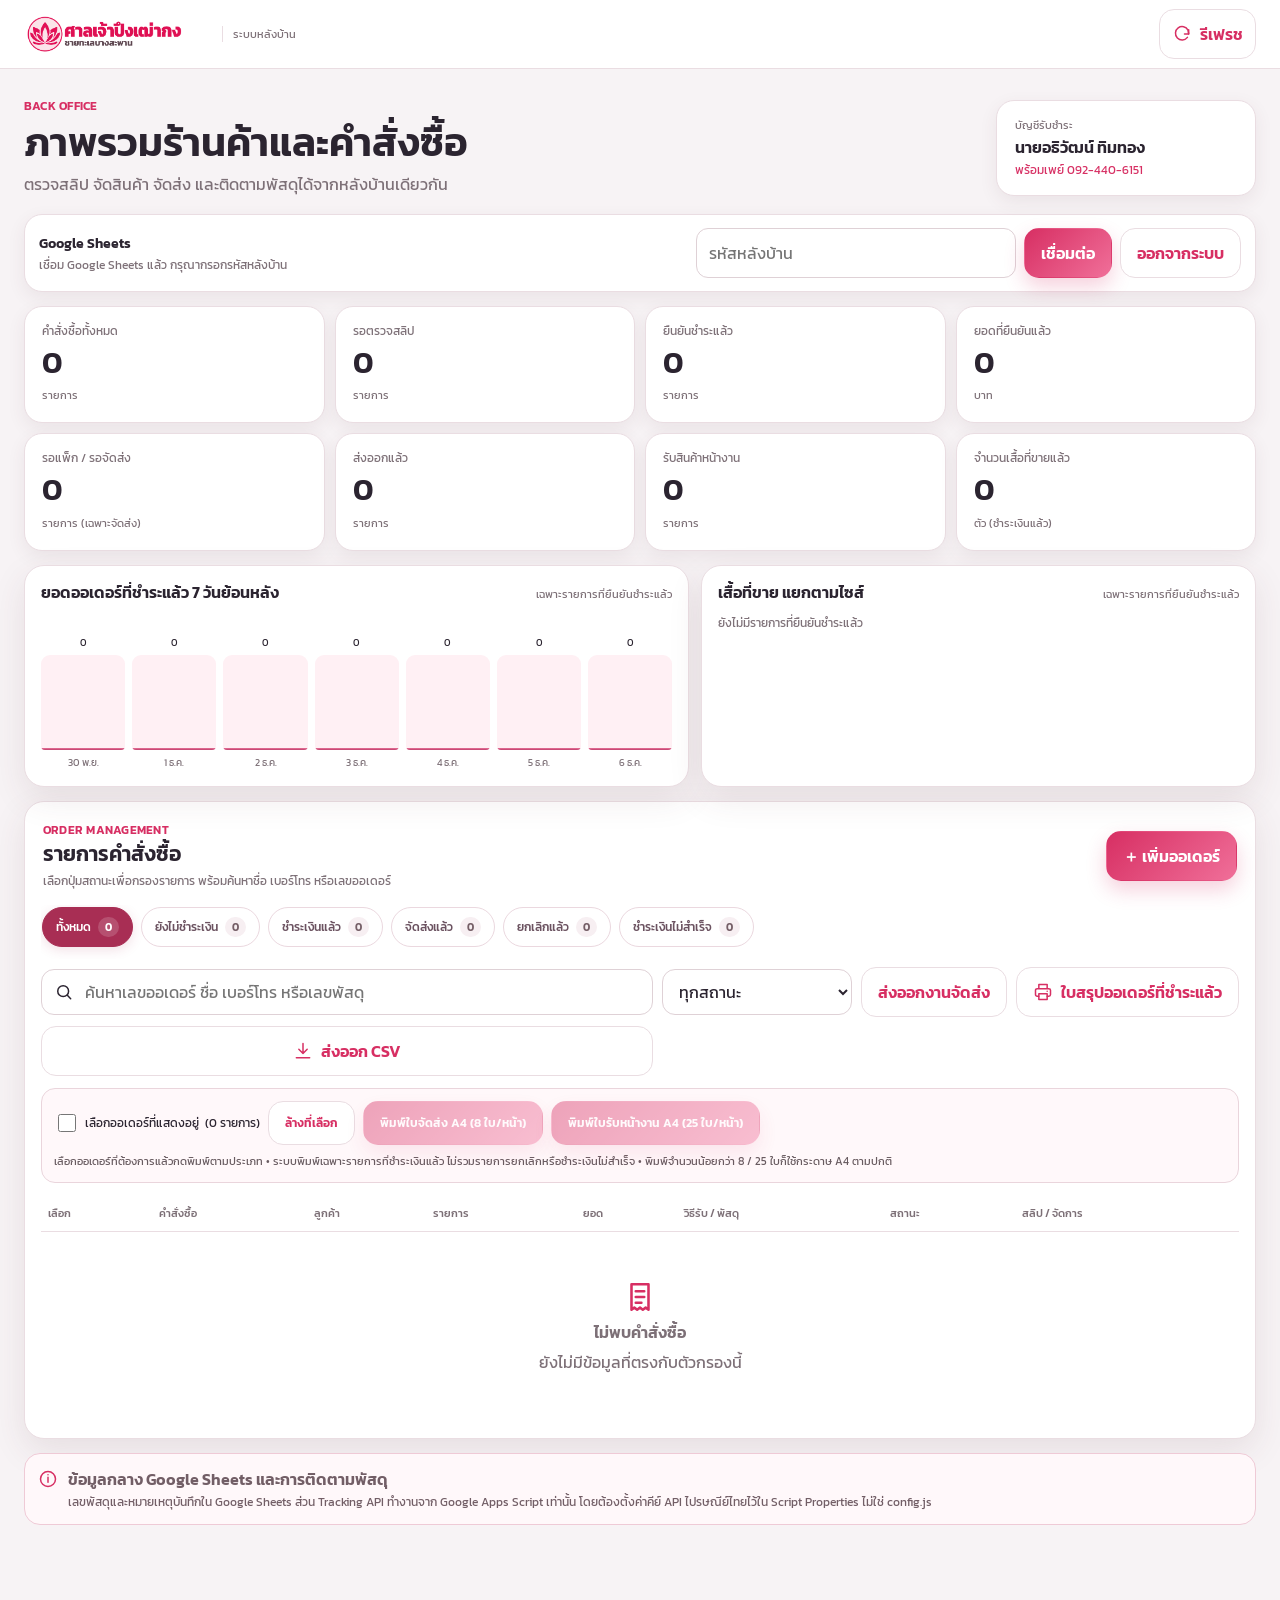
==== commit 7dab7d37: "Update admin.html" ====
--- a/admin.html
+++ b/admin.html
@@ -133,16 +133,16 @@
 </dialog>
 
 <dialog id="manualOrderDialog" class="admin-dialog manual-order-dialog">
-  <div class="dialog-head"><div><span class="section-kicker">NEW ORDER</span><h2>เพิ่มคำสั่งซื้อจากช่องทางอื่น</h2></div><button id="closeManualOrder" class="dialog-close" type="button" aria-label="ปิด"><svg class="icon"><use href="#i-x"></use></svg></button></div>
+  <div class="dialog-head"><div><span class="section-kicker">NEW ORDER</span><h2 id="manualOrderTitle">เพิ่มคำสั่งซื้อจากช่องทางอื่น</h2></div><button id="closeManualOrder" class="dialog-close" type="button" aria-label="ปิด"><svg class="icon"><use href="#i-x"></use></svg></button></div>
   <form id="manualOrderForm" class="manual-order-form">
     <div class="manual-grid"><label>ชื่อผู้รับ / ผู้สั่ง <b>*</b><input name="name" maxlength="150" required autocomplete="name" placeholder="ชื่อ - นามสกุล"></label><label>เบอร์โทร <b>*</b><input name="phone" type="tel" maxlength="30" required autocomplete="tel" placeholder="08x-xxx-xxxx"></label></div>
     <div class="manual-grid"><label>ช่องทางการสั่งซื้อ <select name="orderSource"><option value="phone">โทรศัพท์</option><option value="facebook">Facebook / Messenger</option><option value="line">LINE</option><option value="store">หน้าร้าน</option><option value="other">ช่องทางอื่น</option></select></label><label>วิธีรับสินค้า <select name="shipping" id="manualShipping"><option value="pickup">รับเอง</option><option value="shipping">จัดส่ง</option></select></label></div>
     <fieldset id="manualAddressFields" class="manual-address" hidden><legend>ที่อยู่ปลายทางสำหรับจัดส่ง</legend><label>บ้านเลขที่ อาคาร หมู่ ซอย ถนน <b>*</b><textarea name="address" maxlength="500" rows="2" placeholder="บ้านเลขที่ / อาคาร / หมู่ / ซอย / ถนน"></textarea></label><div class="manual-grid"><label>ตำบล / แขวง <b>*</b><input name="subdistrict" maxlength="100"></label><label>อำเภอ / เขต <b>*</b><input name="district" maxlength="100"></label><label>จังหวัด <b>*</b><input name="province" maxlength="100"></label><label>รหัสไปรษณีย์ <b>*</b><input name="postalCode" inputmode="numeric" pattern="[0-9]{5}" maxlength="5"></label></div></fieldset>
     <fieldset class="manual-products"><legend>รายการเสื้อ</legend><div id="manualSizeRows" class="manual-size-rows"></div><button id="addManualSize" type="button" class="btn ghost">＋ เพิ่มไซส์</button></fieldset>
-    <div class="manual-grid"><label>ค่าจัดส่ง (บาท)<input name="shippingFee" id="manualShippingFee" type="number" min="0" max="100000" step="1" value="0" required></label><label>สถานะเริ่มต้น<select name="status"><option value="pending_payment">ยังไม่ชำระเงิน</option><option value="paid">ชำระเงินแล้ว (ได้รับเงินจริงแล้ว)</option></select></label></div>
+    <div class="manual-grid"><label>ค่าจัดส่ง (บาท)<input name="shippingFee" id="manualShippingFee" type="number" min="0" max="100000" step="1" value="0" required></label><label id="manualInitialStatus">สถานะเริ่มต้น<select name="status"><option value="pending_payment">ยังไม่ชำระเงิน</option><option value="paid">ชำระเงินแล้ว (ได้รับเงินจริงแล้ว)</option></select></label></div>
     <label>หมายเหตุภายใน<textarea name="adminNote" maxlength="500" rows="2" placeholder="เช่น ลูกค้าทัก LINE / นัดรับสินค้าวันเสาร์"></textarea></label>
     <div class="manual-order-total">ยอดรวม <strong id="manualOrderTotal">0 บาท</strong></div>
-    <p class="shipping-hint">ระบบคิดราคาตามไซส์ที่ตั้งไว้ในร้าน (ไซส์ปกติ 200 บาท / 6XL–7XL 250 บาท) และบันทึกออเดอร์รวมกับรายการหน้าเว็บ</p>
+    <p id="manualEditHint" class="shipping-hint" hidden>กำลังแก้ไขออเดอร์เดิม: สถานะและหลักฐานการชำระเงินจะยังคงเดิม หากแก้ยอดออเดอร์ที่ชำระเงินแล้ว กรุณาตรวจสอบส่วนต่างและดำเนินการกับลูกค้าด้วยตนเอง</p><p class="shipping-hint">ระบบคิดราคาตามไซส์ที่ตั้งไว้ในร้าน (ไซส์ปกติ 200 บาท / 6XL–7XL 250 บาท) และบันทึกออเดอร์รวมกับรายการหน้าเว็บ</p>
     <div class="manual-form-actions"><button id="saveManualOrderBtn" type="submit" class="btn primary">บันทึกออเดอร์</button></div>
   </form>
 </dialog>
